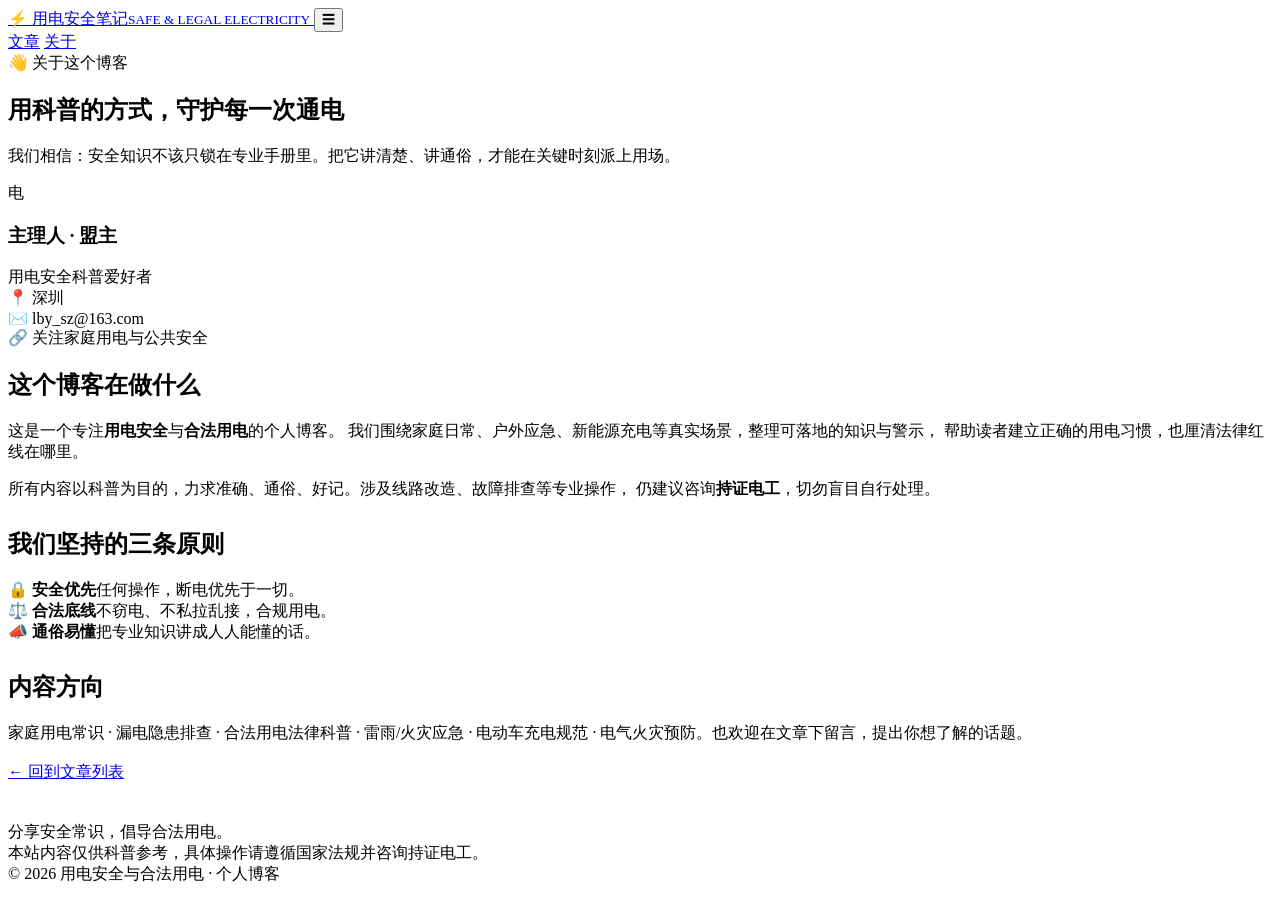
==== about.html @ e6824251 "add about.html (via API)" ====
<!DOCTYPE html>
<html lang="zh-CN">
<head>
  <meta charset="UTF-8" />
  <meta name="viewport" content="width=device-width, initial-scale=1.0" />
  <title>关于 · 用电安全与合法用电</title>
  <meta name="description" content="关于本博客与作者的介绍。" />
  <link rel="stylesheet" href="css/style.css" />
</head>
<body>
  <!-- 顶部导航 -->
  <header class="site-header">
    <div class="wrap nav">
      <a class="brand" href="index.html">
        <span class="logo">⚡</span>
        <span>用电安全笔记<small>SAFE &amp; LEGAL ELECTRICITY</small></span>
      </a>
      <button class="nav-toggle" aria-label="菜单">☰</button>
      <nav class="nav-links">
        <a href="index.html">文章</a>
        <a href="about.html" class="active">关于</a>
      </nav>
    </div>
  </header>

  <!-- Hero -->
  <section class="hero">
    <div class="wrap">
      <span class="badge">👋 关于这个博客</span>
      <h1>用科普的方式，守护每一次通电</h1>
      <p>我们相信：安全知识不该只锁在专业手册里。把它讲清楚、讲通俗，才能在关键时刻派上用场。</p>
    </div>
  </section>

  <!-- 关于内容 -->
  <main class="section wrap">
    <div class="about-grid">
      <aside class="about-card">
        <div class="avatar">电</div>
        <h3>主理人 · 盟主</h3>
        <div class="role">用电安全科普爱好者</div>
        <div class="contact">
          📍 深圳<br />
          ✉️ lby_sz@163.com<br />
          🔗 关注家庭用电与公共安全
        </div>
      </aside>

      <div class="about-content">
        <h2>这个博客在做什么</h2>
        <p>
          这是一个专注<strong>用电安全</strong>与<strong>合法用电</strong>的个人博客。
          我们围绕家庭日常、户外应急、新能源充电等真实场景，整理可落地的知识与警示，
          帮助读者建立正确的用电习惯，也厘清法律红线在哪里。
        </p>
        <p>
          所有内容以科普为目的，力求准确、通俗、好记。涉及线路改造、故障排查等专业操作，
          仍建议咨询<strong>持证电工</strong>，切勿盲目自行处理。
        </p>

        <h2 style="margin-top:28px;">我们坚持的三条原则</h2>
        <div class="principle">
          <div class="item"><b>🔒 安全优先</b>任何操作，断电优先于一切。</div>
          <div class="item"><b>⚖️ 合法底线</b>不窃电、不私拉乱接，合规用电。</div>
          <div class="item"><b>📣 通俗易懂</b>把专业知识讲成人人能懂的话。</div>
        </div>

        <h2 style="margin-top:28px;">内容方向</h2>
        <p>
          家庭用电常识 · 漏电隐患排查 · 合法用电法律科普 · 雷雨/火灾应急 ·
          电动车充电规范 · 电气火灾预防。也欢迎在文章下留言，提出你想了解的话题。
        </p>
        <p style="margin-top:18px;">
          <a class="tag-chip active" href="index.html" style="display:inline-block;">← 回到文章列表</a>
        </p>
      </div>
    </div>
  </main>

  <!-- 页脚 -->
  <footer class="site-footer">
    <div class="wrap">
      <div>
        <div style="font-weight:800;font-size:17px;color:#fff;">用电安全笔记</div>
        <div class="small">分享安全常识，倡导合法用电。</div>
      </div>
      <div class="small">
        本站内容仅供科普参考，具体操作请遵循国家法规并咨询持证电工。<br />
        © 2026 用电安全与合法用电 · 个人博客
      </div>
    </div>
  </footer>

  <script src="js/marked.min.js"></script>
  <script src="js/articles.js"></script>
  <script src="js/app.js"></script>
</body>
</html>
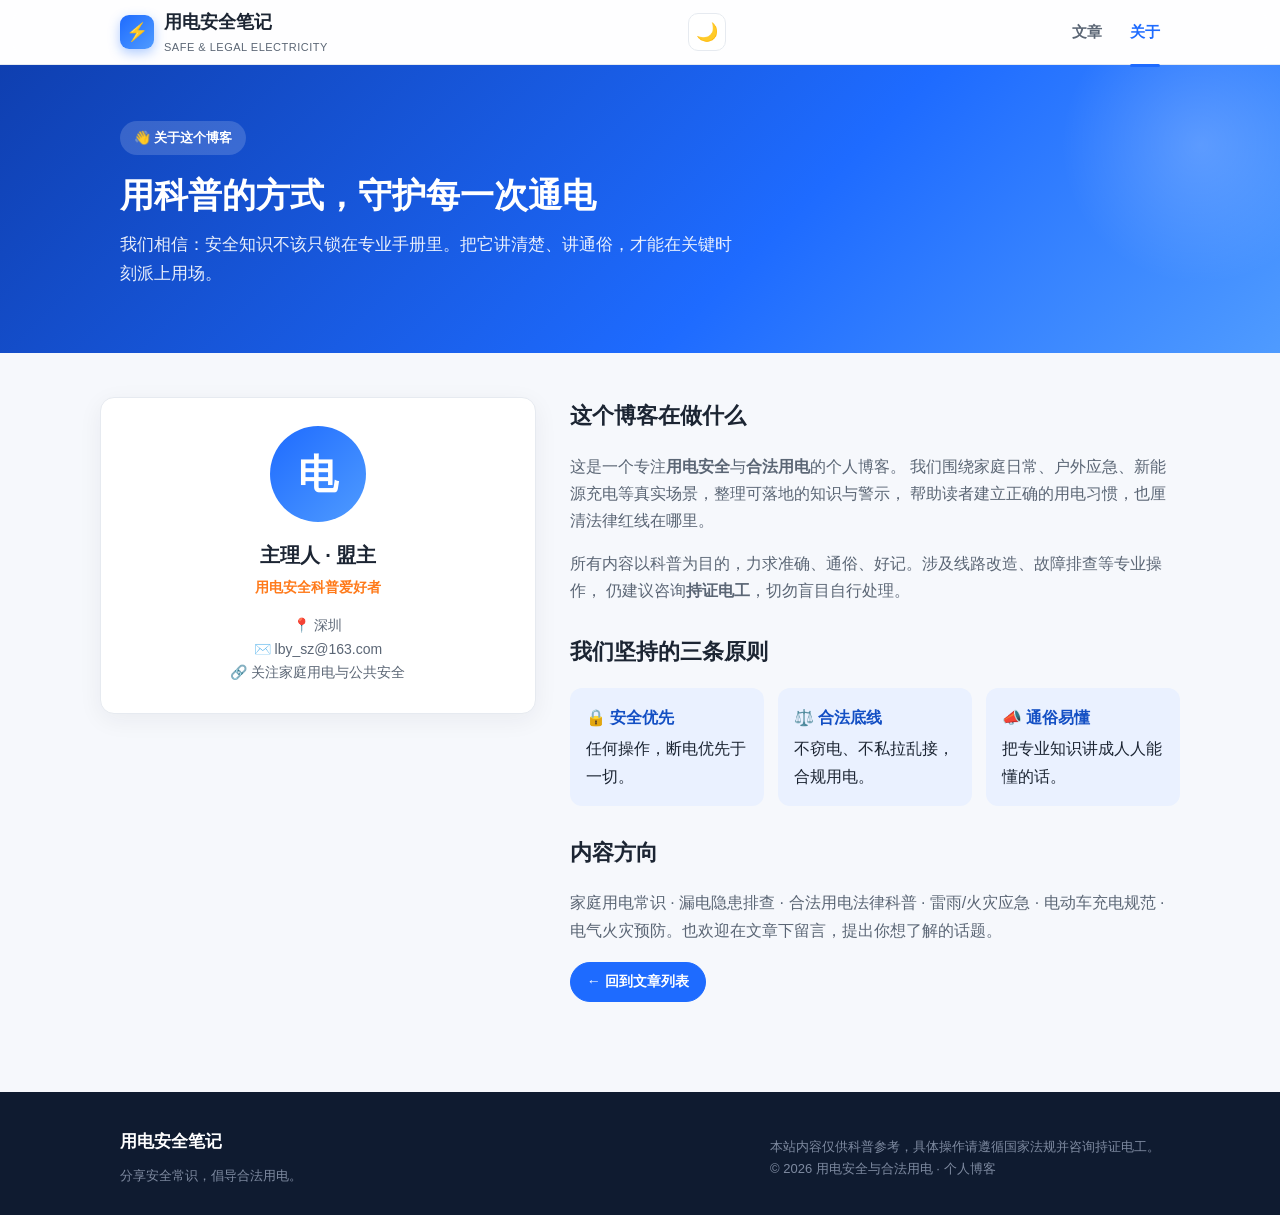
==== commit 6fd1901e: "feat: 暗色模式 + Giscus 评论区 + 2 篇新文章" ====
--- a/about.html
+++ b/about.html
@@ -16,6 +16,7 @@
         <span>用电安全笔记<small>SAFE &amp; LEGAL ELECTRICITY</small></span>
       </a>
       <button class="nav-toggle" aria-label="菜单">☰</button>
+      <button class="theme-toggle" aria-label="切换主题">🌙</button>
       <nav class="nav-links">
         <a href="index.html">文章</a>
         <a href="about.html" class="active">关于</a>
--- a/css/style.css
+++ b/css/style.css
@@ -0,0 +1,305 @@
+/* ===========================================================
+   用电安全与合法用电 · 个人博客样式
+   配色：电光蓝(主) / 警示橙(强调) / 浅灰底
+   =========================================================== */
+
+:root {
+  --blue: #1e6bff;
+  --blue-dark: #134fc4;
+  --blue-soft: #eaf1ff;
+  --orange: #ff7a1a;
+  --orange-soft: #fff1e6;
+  --ink: #1c2533;
+  --ink-soft: #5b6675;
+  --line: #e6eaf0;
+  --bg: #f6f8fc;
+  --card: #ffffff;
+  --radius: 14px;
+  --shadow: 0 6px 24px rgba(28, 37, 51, 0.06);
+  --shadow-hover: 0 12px 36px rgba(30, 107, 255, 0.14);
+  --maxw: 1080px;
+  --code-bg: #f1f4f9;
+}
+
+* { box-sizing: border-box; }
+
+html { scroll-behavior: smooth; }
+
+body {
+  margin: 0;
+  font-family: -apple-system, BlinkMacSystemFont, "Segoe UI", "PingFang SC",
+    "Hiragino Sans GB", "Microsoft YaHei", sans-serif;
+  color: var(--ink);
+  background: var(--bg);
+  line-height: 1.7;
+  -webkit-font-smoothing: antialiased;
+}
+
+a { color: var(--blue); text-decoration: none; }
+a:hover { text-decoration: underline; }
+
+img { max-width: 100%; display: block; }
+
+.wrap { max-width: var(--maxw); margin: 0 auto; padding: 0 20px; }
+
+/* ----------------------- 顶部导航 ----------------------- */
+.site-header {
+  position: sticky;
+  top: 0;
+  z-index: 50;
+  background: rgba(255, 255, 255, 0.86);
+  backdrop-filter: saturate(160%) blur(10px);
+  border-bottom: 1px solid var(--line);
+}
+.nav {
+  display: flex;
+  align-items: center;
+  justify-content: space-between;
+  height: 64px;
+}
+.brand {
+  display: flex;
+  align-items: center;
+  gap: 10px;
+  font-weight: 800;
+  font-size: 18px;
+  color: var(--ink);
+}
+.brand:hover { text-decoration: none; }
+.brand .logo {
+  width: 34px; height: 34px;
+  border-radius: 9px;
+  background: linear-gradient(135deg, var(--blue), #4f9bff);
+  display: grid; place-items: center;
+  color: #fff; font-size: 18px;
+  box-shadow: 0 4px 12px rgba(30, 107, 255, 0.35);
+}
+.brand small { display:block; font-size: 11px; font-weight: 500; color: var(--ink-soft); letter-spacing: .5px; }
+
+.nav-links { display: flex; gap: 28px; align-items: center; }
+.nav-links a {
+  color: var(--ink-soft);
+  font-weight: 600;
+  font-size: 15px;
+  position: relative;
+}
+.nav-links a.active, .nav-links a:hover { color: var(--blue); text-decoration: none; }
+.nav-links a.active::after {
+  content: ""; position: absolute; left: 0; right: 0; bottom: -22px;
+  height: 3px; border-radius: 3px; background: var(--blue);
+}
+.nav-toggle { display: none; background: none; border: 0; font-size: 24px; cursor: pointer; color: var(--ink); }
+
+/* ----------------------- Hero ----------------------- */
+.hero {
+  background: linear-gradient(135deg, #0f3fb0 0%, #1e6bff 60%, #4f9bff 100%);
+  color: #fff;
+  padding: 56px 0 64px;
+  position: relative;
+  overflow: hidden;
+}
+.hero::after {
+  content: ""; position: absolute; right: -60px; top: -60px;
+  width: 280px; height: 280px; border-radius: 50%;
+  background: radial-gradient(circle, rgba(255,255,255,.18), transparent 70%);
+}
+.hero h1 { font-size: 34px; margin: 0 0 14px; font-weight: 800; line-height: 1.3; }
+.hero p { font-size: 17px; max-width: 620px; color: rgba(255,255,255,.9); margin: 0; }
+.hero .badge {
+  display: inline-flex; align-items: center; gap: 8px;
+  background: rgba(255,255,255,.16); padding: 6px 14px; border-radius: 999px;
+  font-size: 13px; margin-bottom: 18px; font-weight: 600;
+}
+.hero-stats { display: flex; gap: 36px; margin-top: 30px; flex-wrap: wrap; }
+.hero-stats div { }
+.hero-stats b { display: block; font-size: 26px; font-weight: 800; }
+.hero-stats span { font-size: 13px; color: rgba(255,255,255,.8); }
+
+/* ----------------------- 区块标题 ----------------------- */
+.section { padding: 44px 0; }
+.section-head {
+  display: flex; align-items: baseline; justify-content: space-between;
+  margin-bottom: 22px; flex-wrap: wrap; gap: 12px;
+}
+.section-head h2 { font-size: 23px; margin: 0; font-weight: 800; }
+.section-head h2 .bar {
+  display: inline-block; width: 6px; height: 20px; border-radius: 4px;
+  background: var(--orange); margin-right: 10px; vertical-align: -3px;
+}
+
+/* ----------------------- 标签筛选 ----------------------- */
+.tag-bar { display: flex; flex-wrap: wrap; gap: 10px; margin-bottom: 26px; }
+.tag-chip {
+  border: 1px solid var(--line); background: var(--card);
+  color: var(--ink-soft); padding: 7px 16px; border-radius: 999px;
+  font-size: 14px; font-weight: 600; cursor: pointer; transition: .18s;
+}
+.tag-chip:hover { border-color: var(--blue); color: var(--blue); }
+.tag-chip.active { background: var(--blue); color: #fff; border-color: var(--blue); }
+
+/* ----------------------- 文章卡片 ----------------------- */
+.card-grid {
+  display: grid;
+  grid-template-columns: repeat(auto-fill, minmax(320px, 1fr));
+  gap: 22px;
+}
+.card {
+  background: var(--card); border-radius: var(--radius); overflow: hidden;
+  box-shadow: var(--shadow); border: 1px solid var(--line);
+  display: flex; flex-direction: column; transition: .2s;
+}
+.card:hover { transform: translateY(-4px); box-shadow: var(--shadow-hover); }
+.card .thumb {
+  height: 150px; display: grid; place-items: center; font-size: 46px;
+  background: linear-gradient(135deg, var(--blue-soft), #f3f7ff);
+  color: var(--blue);
+}
+.card .body { padding: 18px 20px 20px; display: flex; flex-direction: column; flex: 1; }
+.card h3 { margin: 0 0 8px; font-size: 18px; line-height: 1.4; }
+.card h3 a { color: var(--ink); }
+.card h3 a:hover { color: var(--blue); text-decoration: none; }
+.card .excerpt { color: var(--ink-soft); font-size: 14px; margin: 0 0 14px; flex: 1; }
+.card .meta { display: flex; align-items: center; justify-content: space-between; gap: 10px; }
+.card .tags { display: flex; flex-wrap: wrap; gap: 6px; }
+.mini-tag {
+  font-size: 12px; color: var(--blue-dark); background: var(--blue-soft);
+  padding: 3px 9px; border-radius: 6px; font-weight: 600;
+}
+.card .date { font-size: 12px; color: var(--ink-soft); white-space: nowrap; }
+
+.empty {
+  text-align: center; color: var(--ink-soft); padding: 50px 0; font-size: 15px;
+}
+
+/* ----------------------- 文章详情 ----------------------- */
+.article-header { padding: 38px 0 22px; border-bottom: 1px solid var(--line); }
+.article-header .tags { margin-bottom: 12px; display: flex; gap: 8px; flex-wrap: wrap; }
+.article-header h1 { font-size: 30px; margin: 0 0 12px; line-height: 1.35; font-weight: 800; }
+.article-header .meta-info { color: var(--ink-soft); font-size: 14px; display: flex; gap: 18px; flex-wrap: wrap; }
+
+.article-body {
+  background: var(--card);
+  border: 1px solid var(--line);
+  border-radius: var(--radius);
+  padding: 34px 40px;
+  margin: 26px 0 40px;
+  box-shadow: var(--shadow);
+  font-size: 16px;
+}
+/* Markdown 排版 */
+.article-body h1, .article-body h2, .article-body h3 {
+  margin: 28px 0 14px; line-height: 1.4; font-weight: 800;
+}
+.article-body h2 { font-size: 23px; padding-left: 12px; border-left: 4px solid var(--orange); }
+.article-body h3 { font-size: 19px; }
+.article-body p { margin: 14px 0; }
+.article-body ul, .article-body ol { padding-left: 24px; margin: 14px 0; }
+.article-body li { margin: 7px 0; }
+.article-body blockquote {
+  margin: 18px 0; padding: 14px 18px; border-left: 4px solid var(--blue);
+  background: var(--blue-soft); border-radius: 0 10px 10px 0; color: var(--ink-soft);
+}
+.article-body code {
+  background: var(--code-bg); padding: 2px 7px; border-radius: 6px;
+  font-family: "SFMono-Regular", Consolas, monospace; font-size: 14px; color: #d6336c;
+}
+.article-body pre {
+  background: #1c2533; color: #e6edf3; padding: 18px 20px; border-radius: 12px;
+  overflow-x: auto; font-size: 14px; line-height: 1.6;
+}
+.article-body pre code { background: none; color: inherit; padding: 0; }
+.article-body table { border-collapse: collapse; width: 100%; margin: 18px 0; font-size: 14px; }
+.article-body th, .article-body td { border: 1px solid var(--line); padding: 10px 12px; text-align: left; }
+.article-body th { background: var(--blue-soft); }
+.article-body img { border-radius: 10px; margin: 16px 0; }
+.article-body hr { border: 0; border-top: 1px solid var(--line); margin: 26px 0; }
+
+.callout {
+  display: flex; gap: 12px; background: var(--orange-soft);
+  border: 1px solid #ffd9b3; border-radius: 12px; padding: 14px 16px;
+  margin: 18px 0; font-size: 14.5px; color: #8a4b12;
+}
+.callout .ic { font-size: 20px; line-height: 1.3; }
+
+.back-link { display: inline-flex; align-items: center; gap: 6px; font-weight: 600; margin-bottom: 10px; }
+
+/* ----------------------- 关于页 ----------------------- */
+.about-grid { display: grid; grid-template-columns: 1fr 1.4fr; gap: 34px; align-items: start; }
+.about-card {
+  background: var(--card); border: 1px solid var(--line); border-radius: var(--radius);
+  padding: 28px; box-shadow: var(--shadow); text-align: center;
+}
+.about-card .avatar {
+  width: 96px; height: 96px; border-radius: 50%; margin: 0 auto 16px;
+  background: linear-gradient(135deg, var(--blue), #4f9bff); color: #fff;
+  display: grid; place-items: center; font-size: 40px; font-weight: 800;
+}
+.about-card h3 { margin: 6px 0 4px; font-size: 20px; }
+.about-card .role { color: var(--orange); font-weight: 700; font-size: 14px; margin-bottom: 14px; }
+.about-card .contact { font-size: 14px; color: var(--ink-soft); }
+.about-content h2 { font-size: 22px; margin-top: 0; }
+.about-content p { color: var(--ink-soft); }
+.about-content .principle {
+  display: grid; grid-template-columns: repeat(auto-fit, minmax(180px,1fr)); gap: 14px; margin-top: 18px;
+}
+.about-content .principle .item {
+  background: var(--blue-soft); border-radius: 12px; padding: 16px;
+}
+.about-content .principle .item b { display: block; color: var(--blue-dark); margin-bottom: 4px; }
+
+/* ----------------------- 页脚 ----------------------- */
+.site-footer {
+  background: #0f1b30; color: #c7d0e0; margin-top: 30px; padding: 36px 0 28px;
+}
+.site-footer .wrap { display: flex; justify-content: space-between; flex-wrap: wrap; gap: 18px; }
+.site-footer a { color: #9fc0ff; }
+.site-footer .small { font-size: 13px; color: #7e8aa0; margin-top: 8px; }
+
+/* ----------------------- 响应式 ----------------------- */
+@media (max-width: 760px) {
+  .nav-links {
+    position: absolute; top: 64px; left: 0; right: 0;
+    background: #fff; flex-direction: column; gap: 0;
+    border-bottom: 1px solid var(--line); padding: 8px 0;
+    display: none;
+  }
+  .nav-links.open { display: flex; }
+  .nav-links a { padding: 12px 20px; }
+  .nav-links a.active::after { display: none; }
+  .nav-toggle { display: block; }
+  .hero h1 { font-size: 26px; }
+  .hero-stats { gap: 24px; }
+  .about-grid { grid-template-columns: 1fr; }
+  .article-body { padding: 22px 18px; }
+  .article-body h1 { font-size: 24px; }
+}
+
+/* ----------------------- 暗色模式 ----------------------- */
+.theme-toggle {
+  border: 1px solid var(--line); background: var(--card); color: var(--ink);
+  width: 38px; height: 38px; border-radius: 10px; cursor: pointer;
+  font-size: 18px; display: grid; place-items: center; transition: .18s; margin-left: 14px;
+}
+.theme-toggle:hover { border-color: var(--blue); }
+
+[data-theme="dark"] {
+  --blue: #4f9bff;
+  --blue-dark: #82b4ff;
+  --blue-soft: #16243d;
+  --orange: #ff9a4d;
+  --orange-soft: #3a2a18;
+  --ink: #e6edf3;
+  --ink-soft: #9aa7b8;
+  --line: #2a3548;
+  --bg: #0d1422;
+  --card: #161f30;
+  --shadow: 0 6px 24px rgba(0,0,0,0.4);
+  --shadow-hover: 0 12px 36px rgba(79,155,255,0.25);
+  --code-bg: #283447;
+}
+[data-theme="dark"] .site-header { background: rgba(13,20,34,0.86); }
+[data-theme="dark"] .nav-links { background: #161f30; }
+[data-theme="dark"] .callout { border-color: #5a3a1a; }
+[data-theme="dark"] #search-input { background: var(--card); color: var(--ink); }
+[data-theme="dark"] .hero { background: linear-gradient(135deg, #0a2a78 0%, #134fc4 60%, #2f6fd6 100%); }
+.giscus-box { margin-top: 8px; }
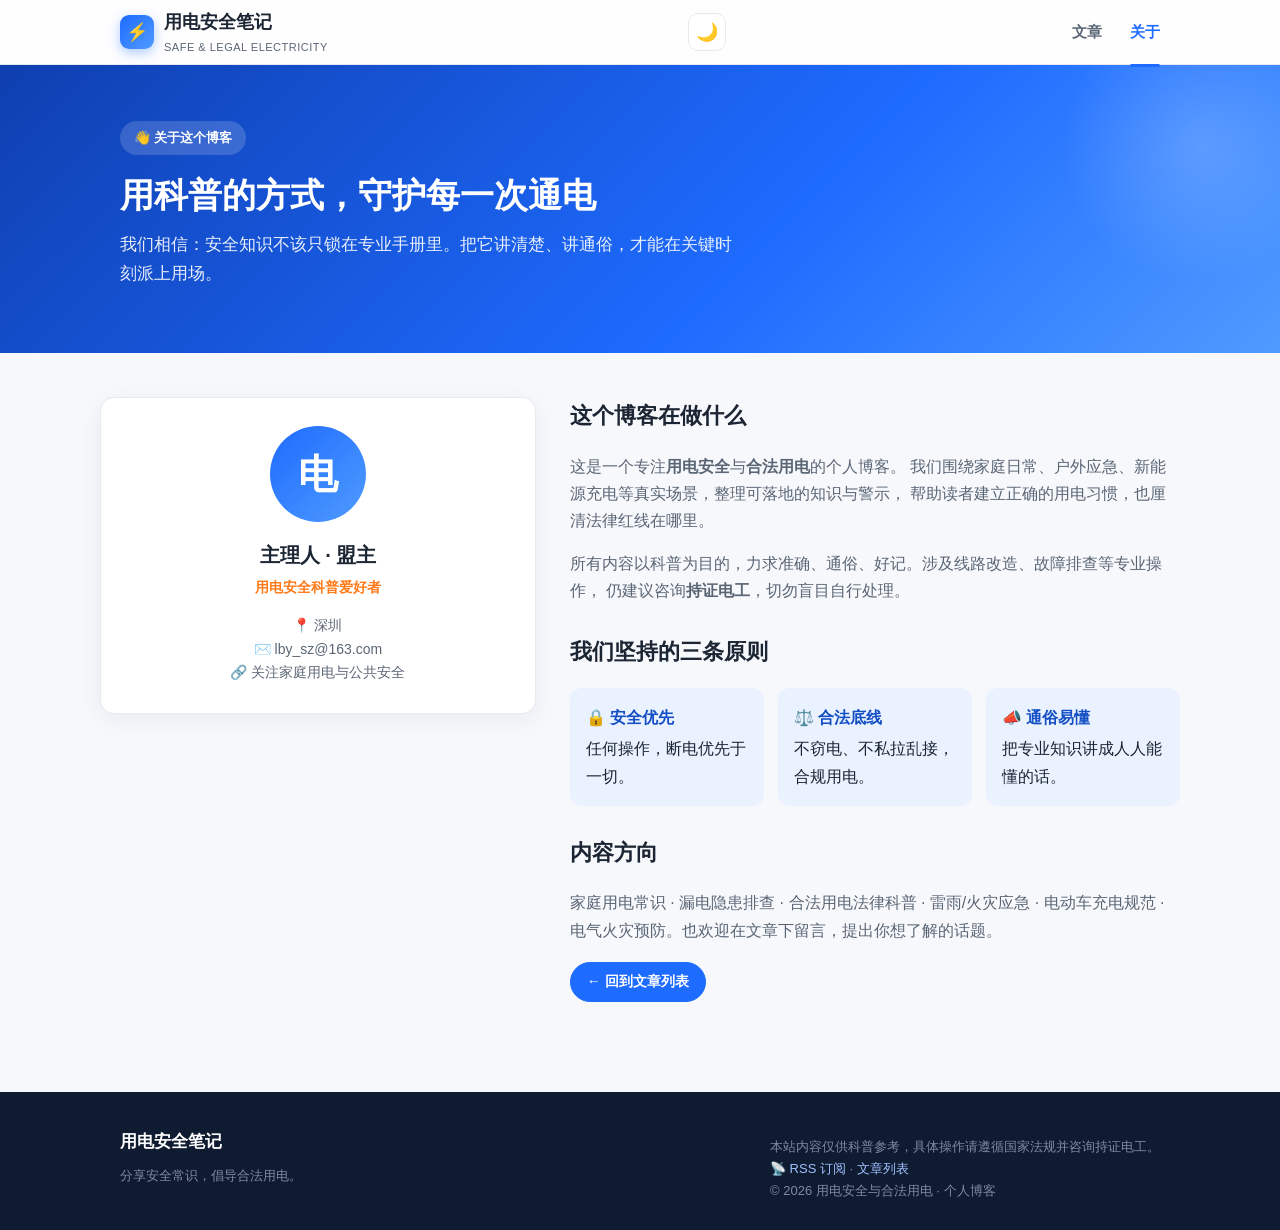
==== commit 38091b35: "更新博客：新增2篇+分页/搜索/RSS/Hero润色 (2026-07-31)" ====
--- a/about.html
+++ b/about.html
@@ -87,6 +87,7 @@
       </div>
       <div class="small">
         本站内容仅供科普参考，具体操作请遵循国家法规并咨询持证电工。<br />
+        <a href="rss.xml">📡 RSS 订阅</a> · <a href="index.html">文章列表</a><br />
         © 2026 用电安全与合法用电 · 个人博客
       </div>
     </div>
--- a/css/style.css
+++ b/css/style.css
@@ -303,3 +303,27 @@
 [data-theme="dark"] #search-input { background: var(--card); color: var(--ink); }
 [data-theme="dark"] .hero { background: linear-gradient(135deg, #0a2a78 0%, #134fc4 60%, #2f6fd6 100%); }
 .giscus-box { margin-top: 8px; }
+
+/* ----------------------- Hero RSS 订阅按钮 ----------------------- */
+.hero-rss {
+  display: inline-flex; align-items: center; gap: 8px;
+  margin-top: 26px; padding: 11px 22px; border-radius: 999px;
+  background: #fff; color: var(--blue); font-weight: 700; font-size: 15px;
+  box-shadow: 0 6px 18px rgba(0,0,0,.18); transition: .18s;
+}
+.hero-rss:hover { text-decoration: none; transform: translateY(-2px); box-shadow: 0 10px 26px rgba(0,0,0,.28); }
+
+/* ----------------------- 搜索结果提示 ----------------------- */
+.result-hint {
+  min-height: 20px; margin: -8px 0 18px; font-size: 14px; color: var(--ink-soft);
+}
+.result-hint:empty { display: none; }
+
+/* ----------------------- 加载更多 ----------------------- */
+.load-more-wrap { text-align: center; margin: 34px 0 10px; }
+.load-more {
+  border: 1px solid var(--blue); background: var(--card); color: var(--blue);
+  padding: 12px 34px; border-radius: 999px; font-size: 15px; font-weight: 700;
+  cursor: pointer; transition: .18s; box-shadow: var(--shadow);
+}
+.load-more:hover { background: var(--blue); color: #fff; }
